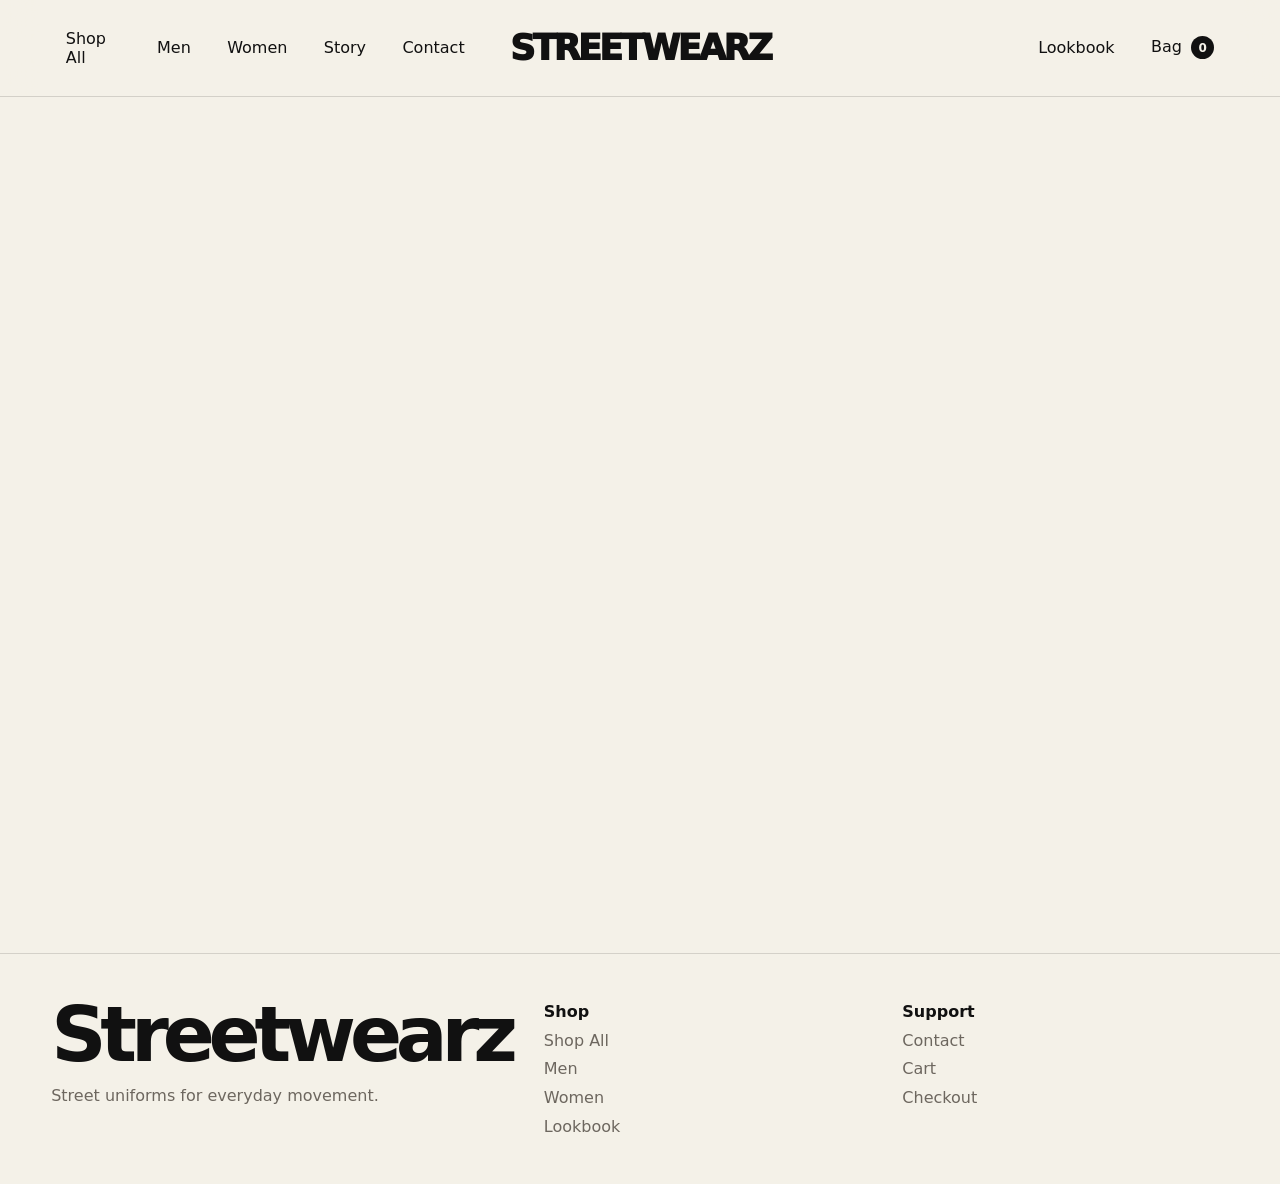
==== women.html @ 0425b29a "Add files via upload" ====
<!DOCTYPE html>
<html lang="en">
    <head>
        <meta charset="UTF-8"/>
        <meta name="viewport" content="width=device-width, initial-scale=1.0"/>
        <title>Streetwearz — Women</title>
        <link rel="stylesheet" href="assets/css/styles.css"/>
    </head>
    <body>
        <header class="site-header">
            <nav class="nav-left" aria-label="Primary navigation">
                <a href="shop.html">Shop All</a>
                <a href="men.html">Men</a>
                <a href="women.html">Women</a>
                <a href="about.html">Story</a>
                <a href="contact.html">Contact</a>
            </nav>
            <a href="index.html" class="brand" aria-label="Streetwearz home">Streetwearz</a>
            <div class="nav-right">
                <button class="mobile-toggle" data-mobile-toggle>Menu</button>
                <a href="lookbook.html">Lookbook</a>
                <a href="cart.html" class="cart-link">Bag <span class="cart-count" data-cart-count>0</span></a>
            </div>
        </header>
        <main>
            <section class="page-hero section-pad">
                <div class="eyebrow reveal">Women</div>
                <h1 class="page-title reveal">Cropped essentials, bombers, denim, skirts, and sharp street pieces.</h1>
            </section>
            <section class="section-pad">
                <div class="toolbar reveal">
                    <div class="filters">
                        <button class="filter-btn active" data-filter="all">All</button>
                        <button class="filter-btn" data-filter="tees">Tees</button>
                        <button class="filter-btn" data-filter="hoodies">Hoodies</button>
                        <button class="filter-btn" data-filter="pants">Pants</button>
                        <button class="filter-btn" data-filter="jackets">Jackets</button>
                        <button class="filter-btn" data-filter="denim">Denim</button>
                        <button class="filter-btn" data-filter="skirts">Skirts</button>
                    </div>
                    <select class="sort-select" data-sort>
                        <option value="featured">Sort: Featured</option>
                        <option value="price-low">Price: Low to High</option>
                        <option value="price-high">Price: High to Low</option>
                    </select>
                </div>
                <div class="product-grid" data-products data-category="women"></div>
            </section>
        </main>
        <footer class="site-footer">
            <div>
                <h2>Streetwearz</h2>
                <p class="form-note">Street uniforms for everyday movement.</p>
            </div>
            <div class="footer-col">
                <strong>Shop</strong>
                <a href="shop.html">Shop All</a>
                <a href="men.html">Men</a>
                <a href="women.html">Women</a>
                <a href="lookbook.html">Lookbook</a>
            </div>
            <div class="footer-col">
                <strong>Support</strong>
                <a href="contact.html">Contact</a>
                <a href="cart.html">Cart</a>
                <a href="checkout.html">Checkout</a>
---- assets/css/styles.css ----
:root{--bg:#f4f1e8;--ink:#111;--muted:#6d675f;--line:rgba(17,17,17,.14);--card:#fffaf0;--accent:#d8ff2f;--accent2:#ff6b35;--radius:30px;--pad:clamp(1rem,4vw,4rem);--font:Inter,ui-sans-serif,system-ui,-apple-system,BlinkMacSystemFont,"Segoe UI",sans-serif}*{box-sizing:border-box}html{scroll-behavior:smooth}body{margin:0;background:var(--bg);color:var(--ink);font-family:var(--font);overflow-x:hidden}a{color:inherit;text-decoration:none}button,input,select,textarea{font:inherit}::selection{background:var(--accent);color:var(--ink)}.site-header{position:sticky;top:0;z-index:1000;display:grid;grid-template-columns:1fr auto 1fr;align-items:center;gap:1rem;padding:1rem var(--pad);background:rgba(244,241,232,.88);backdrop-filter:blur(18px);border-bottom:1px solid var(--line)}.brand{font-size:clamp(1.4rem,3vw,2.2rem);font-weight:950;letter-spacing:-.08em;text-transform:uppercase}.nav-left,.nav-right{display:flex;align-items:center;gap:.45rem}.nav-right{justify-content:flex-end}.site-header a,.site-header button{border:1px solid transparent;background:transparent;color:var(--ink);padding:.65rem .85rem;border-radius:999px;cursor:pointer}.site-header a:hover,.site-header a.active,.site-header button:hover{border-color:var(--line);background:rgba(255,255,255,.45)}.cart-count{display:inline-flex;align-items:center;justify-content:center;min-width:1.45rem;height:1.45rem;margin-left:.25rem;border-radius:999px;background:var(--ink);color:var(--bg);font-size:.75rem;font-weight:900}.mobile-toggle{display:none}.section-pad{padding-left:var(--pad);padding-right:var(--pad)}.hero,.page-hero{padding-top:clamp(3rem,7vw,7rem);padding-bottom:clamp(3rem,7vw,7rem)}.hero{min-height:calc(100vh - 76px);display:grid;align-items:end;gap:3rem}.eyebrow{font-size:.78rem;text-transform:uppercase;letter-spacing:.16em;color:var(--muted);font-weight:900;margin-bottom:1rem}.hero-title,.page-title{margin:0;max-width:11ch;font-size:clamp(4rem,13vw,13rem);line-height:.82;letter-spacing:-.095em;font-weight:950}.page-title{max-width:12ch;font-size:clamp(3.5rem,10vw,10rem)}.hero-grid{display:grid;grid-template-columns:1.1fr .7fr;gap:clamp(2rem,6vw,6rem);align-items:end}.hero-copy{display:grid;gap:1.5rem;justify-items:start;color:var(--muted);font-size:clamp(1.05rem,1.4vw,1.3rem);line-height:1.55}.hero-panel{min-height:44vh;border-radius:var(--radius);background:radial-gradient(circle at 20% 20%,var(--accent),transparent 32%),radial-gradient(circle at 75% 40%,#111,transparent 26%),linear-gradient(135deg,#c7b89c,#f4f1e8);border:1px solid var(--line);display:flex;align-items:flex-end;padding:1.25rem}.hero-panel-card{background:rgba(244,241,232,.86);backdrop-filter:blur(18px);border:1px solid var(--line);border-radius:24px;padding:1rem;width:min(100%,28rem)}.hero-panel-card h2{margin:0 0 .5rem;font-size:clamp(1.5rem,4vw,3rem);letter-spacing:-.07em;line-height:.9}.hero-panel-card p{margin:0;color:var(--muted)}.marquee{overflow:hidden;border-top:1px solid var(--line);border-bottom:1px solid var(--line)}.marquee-track{display:flex;gap:2rem;white-space:nowrap;animation:marquee 22s linear infinite;padding:1rem 0}.marquee-track span{font-size:clamp(1.4rem,4vw,4rem);font-weight:950;letter-spacing:-.07em;text-transform:uppercase}@keyframes marquee{to{transform:translateX(-50%)}}.button{display:inline-flex;align-items:center;justify-content:center;min-height:3rem;padding:.9rem 1.15rem;border-radius:999px;border:1px solid var(--ink);background:transparent;color:var(--ink);font-weight:900;cursor:pointer;transition:.22s ease}.button:hover{transform:translateY(-3px);background:var(--accent)}.button-dark{background:var(--ink);color:var(--bg)}.button-dark:hover{color:var(--ink)}.button-wide{width:100%}.text-link{font-weight:950;border-bottom:2px solid currentColor}.section{padding-top:clamp(4rem,8vw,8rem);padding-bottom:clamp(4rem,8vw,8rem)}.section-header{display:flex;justify-content:space-between;gap:2rem;align-items:end;margin-bottom:2rem}.section-title{margin:0;max-width:12ch;font-size:clamp(2.4rem,7vw,7rem);line-height:.88;letter-spacing:-.085em;font-weight:950}.split{display:grid;grid-template-columns:.9fr 1fr;gap:clamp(2rem,6vw,6rem)}.copy-large{font-size:clamp(1.1rem,2vw,1.6rem);color:var(--muted);line-height:1.45}.copy-stack{display:grid;gap:1rem;color:var(--muted);line-height:1.6}.category-grid{display:grid;grid-template-columns:1fr 1fr;gap:1.2rem}.category-card{min-height:62vh;border:1px solid var(--line);border-radius:var(--radius);padding:1.5rem;display:flex;align-items:flex-end;transition:.25s ease;overflow:hidden}.category-card:hover{transform:translateY(-6px)}.category-card h3{margin:0;font-size:clamp(2.5rem,8vw,8rem);line-height:.82;letter-spacing:-.095em;text-transform:uppercase}.category-card p{color:var(--muted);max-width:25rem}.cat-men{background:radial-gradient(circle at 25% 25%,var(--accent),transparent 32%),linear-gradient(135deg,#111,#70695e);color:var(--bg)}.cat-men p{color:rgba(244,241,232,.74)}.cat-women{background:radial-gradient(circle at 80% 20%,var(--accent2),transparent 34%),linear-gradient(135deg,#efe3cd,#b4a78e)}.toolbar{display:flex;justify-content:space-between;gap:1rem;flex-wrap:wrap;margin-bottom:1.25rem}.filters{display:flex;gap:.5rem;flex-wrap:wrap}.filter-btn,.size-btn{border:1px solid var(--line);background:rgba(255,255,255,.35);padding:.65rem .85rem;border-radius:999px;cursor:pointer;font-weight:800}.filter-btn.active,.size-btn.active{background:var(--ink);color:var(--bg)}.sort-select{border:1px solid var(--line);background:rgba(255,255,255,.45);padding:.65rem .85rem;border-radius:999px}.product-grid{display:grid;grid-template-columns:repeat(4,1fr);gap:1rem}.product-card{border:1px solid var(--line);border-radius:var(--radius);background:var(--card);overflow:hidden;transition:.25s ease}.product-card:hover{transform:translateY(-6px)}.product-image{min-height:23rem;border-bottom:1px solid var(--line);display:flex;align-items:flex-end;padding:1rem}.product-tag{display:inline-flex;background:var(--accent);color:var(--ink);border-radius:999px;padding:.45rem .65rem;font-size:.75rem;font-weight:900;text-transform:uppercase}.product-content{padding:1rem;display:grid;gap:.65rem}.product-content h3{margin:0;font-size:1.3rem;letter-spacing:-.04em}.product-meta{display:flex;justify-content:space-between;gap:1rem;color:var(--muted)}.price{font-weight:950;color:var(--ink)}.p1{background:radial-gradient(circle at 30% 25%,#d8ff2f,transparent 30%),linear-gradient(135deg,#111,#56514a)}.p2{background:radial-gradient(circle at 75% 20%,#ff6b35,transparent 32%),linear-gradient(135deg,#e8dac2,#9b8e79)}.p3{background:radial-gradient(circle at 20% 80%,#90e0ef,transparent 32%),linear-gradient(135deg,#111,#81796d)}.p4{background:radial-gradient(circle at 60% 30%,#ffb703,transparent 32%),linear-gradient(135deg,#f4f1e8,#887967)}.p5{background:radial-gradient(circle at 25% 35%,#d8ff2f,transparent 28%),linear-gradient(135deg,#6c584c,#f4f1e8)}.p6{background:radial-gradient(circle at 75% 60%,#bde0fe,transparent 30%),linear-gradient(135deg,#111,#4f4a43)}.p7{background:radial-gradient(circle at 35% 30%,#ffafcc,transparent 30%),linear-gradient(135deg,#f4f1e8,#85776a)}.p8{background:radial-gradient(circle at 70% 25%,#d8ff2f,transparent 30%),linear-gradient(135deg,#222,#b59d82)}.product-detail{display:grid;grid-template-columns:1fr .8fr;gap:2rem;align-items:start}.detail-image{min-height:75vh;border-radius:var(--radius);border:1px solid var(--line)}.detail-panel{position:sticky;top:6rem;display:grid;gap:1.25rem}.detail-panel h1{margin:0;font-size:clamp(3rem,7vw,7rem);line-height:.86;letter-spacing:-.085em}.detail-panel p{color:var(--muted);line-height:1.6}.size-row{display:flex;gap:.5rem;flex-wrap:wrap}.accordion{border-top:1px solid var(--line)}.accordion-item{border-bottom:1px solid var(--line)}.accordion-trigger{width:100%;border:0;background:transparent;padding:1rem 0;display:flex;justify-content:space-between;cursor:pointer;font-weight:950}.accordion-content{display:none;padding:0 0 1rem;color:var(--muted);line-height:1.55}.accordion-item.open .accordion-content{display:block}.cart-layout,.checkout-layout{display:grid;grid-template-columns:1fr .45fr;gap:1.25rem;align-items:start}.cart-list,.summary-card,.checkout-form,.info-card{border:1px solid var(--line);border-radius:var(--radius);background:var(--card);padding:1rem}.cart-item{display:grid;grid-template-columns:6rem 1fr auto;gap:1rem;padding:1rem 0;border-bottom:1px solid var(--line);align-items:center}.cart-item:last-child{border-bottom:0}.cart-thumb{height:6rem;border-radius:18px}.cart-item h3{margin:0 0 .4rem}.qty-controls{display:inline-flex;border:1px solid var(--line);border-radius:999px;overflow:hidden}.qty-controls button{border:0;background:transparent;padding:.45rem .7rem;cursor:pointer}.qty-controls span{padding:.45rem .65rem;min-width:2.3rem;text-align:center}.remove-btn{border:0;background:transparent;color:var(--muted);cursor:pointer;text-decoration:underline}.summary-row{display:flex;justify-content:space-between;padding:.8rem 0;border-bottom:1px solid var(--line)}.summary-row.total{font-size:1.2rem;font-weight:950;border-bottom:0}.form-grid{display:grid;gap:1rem}.two-col{display:grid;grid-template-columns:1fr 1fr;gap:1rem}label{display:grid;gap:.45rem;font-weight:850}input,select,textarea{width:100%;border:1px solid var(--line);border-radius:16px;padding:.9rem 1rem;background:rgba(255,255,255,.45);color:var(--ink);outline:none}input:focus,select:focus,textarea:focus{border-color:var(--ink)}.form-note{color:var(--muted);line-height:1.5}.story-card,.newsletter{border-radius:var(--radius);background:var(--accent);padding:clamp(2rem,6vw,6rem);display:grid;gap:1rem;justify-items:start}.story-card h2,.newsletter h2{max-width:10ch;margin:0;font-size:clamp(3rem,8vw,8rem);line-height:.82;letter-spacing:-.09em}.newsletter-form{display:flex;gap:.5rem;width:min(100%,34rem)}.site-footer{border-top:1px solid var(--line);padding:3rem var(--pad);display:grid;grid-template-columns:1fr 1fr 1fr;gap:2rem}.site-footer h2{margin:0;font-size:clamp(2.5rem,6vw,6rem);line-height:.85;letter-spacing:-.08em}.footer-col{display:grid;gap:.6rem;align-content:start}.footer-col a,.footer-col p{color:var(--muted);margin:0}.toast{position:fixed;right:1rem;bottom:1rem;z-index:2000;background:var(--ink);color:var(--bg);padding:.9rem 1rem;border-radius:999px;opacity:0;transform:translateY(16px);pointer-events:none;transition:.25s ease}.toast.show{opacity:1;transform:translateY(0)}.reveal{opacity:0;transform:translateY(22px);transition:opacity .7s ease,transform .7s ease}.reveal.is-visible{opacity:1;transform:translateY(0)}@media(max-width:980px){.site-header{grid-template-columns:auto 1fr auto}.brand{grid-column:2;text-align:center}.mobile-toggle{display:inline-flex;border-color:var(--line)!important}.nav-left{display:none;position:fixed;top:4.8rem;left:1rem;right:1rem;background:var(--bg);border:1px solid var(--line);border-radius:24px;padding:1rem;flex-direction:column;align-items:stretch}.nav-left.open{display:flex}.nav-left a{text-align:center}.nav-right a:not(.cart-link),.nav-right button:not(.mobile-toggle){display:none}.hero-grid,.split,.product-detail,.cart-layout,.checkout-layout{grid-template-columns:1fr}.detail-panel{position:static}.product-grid{grid-template-columns:repeat(2,1fr)}.category-grid,.site-footer{grid-template-columns:1fr}}@media(max-width:640px){.hero-title,.page-title{font-size:clamp(3.2rem,18vw,6rem)}.product-grid{grid-template-columns:1fr}.two-col,.newsletter-form{grid-template-columns:1fr;display:grid}.cart-item{grid-template-columns:5rem 1fr}.cart-item>.price{grid-column:2}.product-image{min-height:18rem}.category-card{min-height:42vh}}
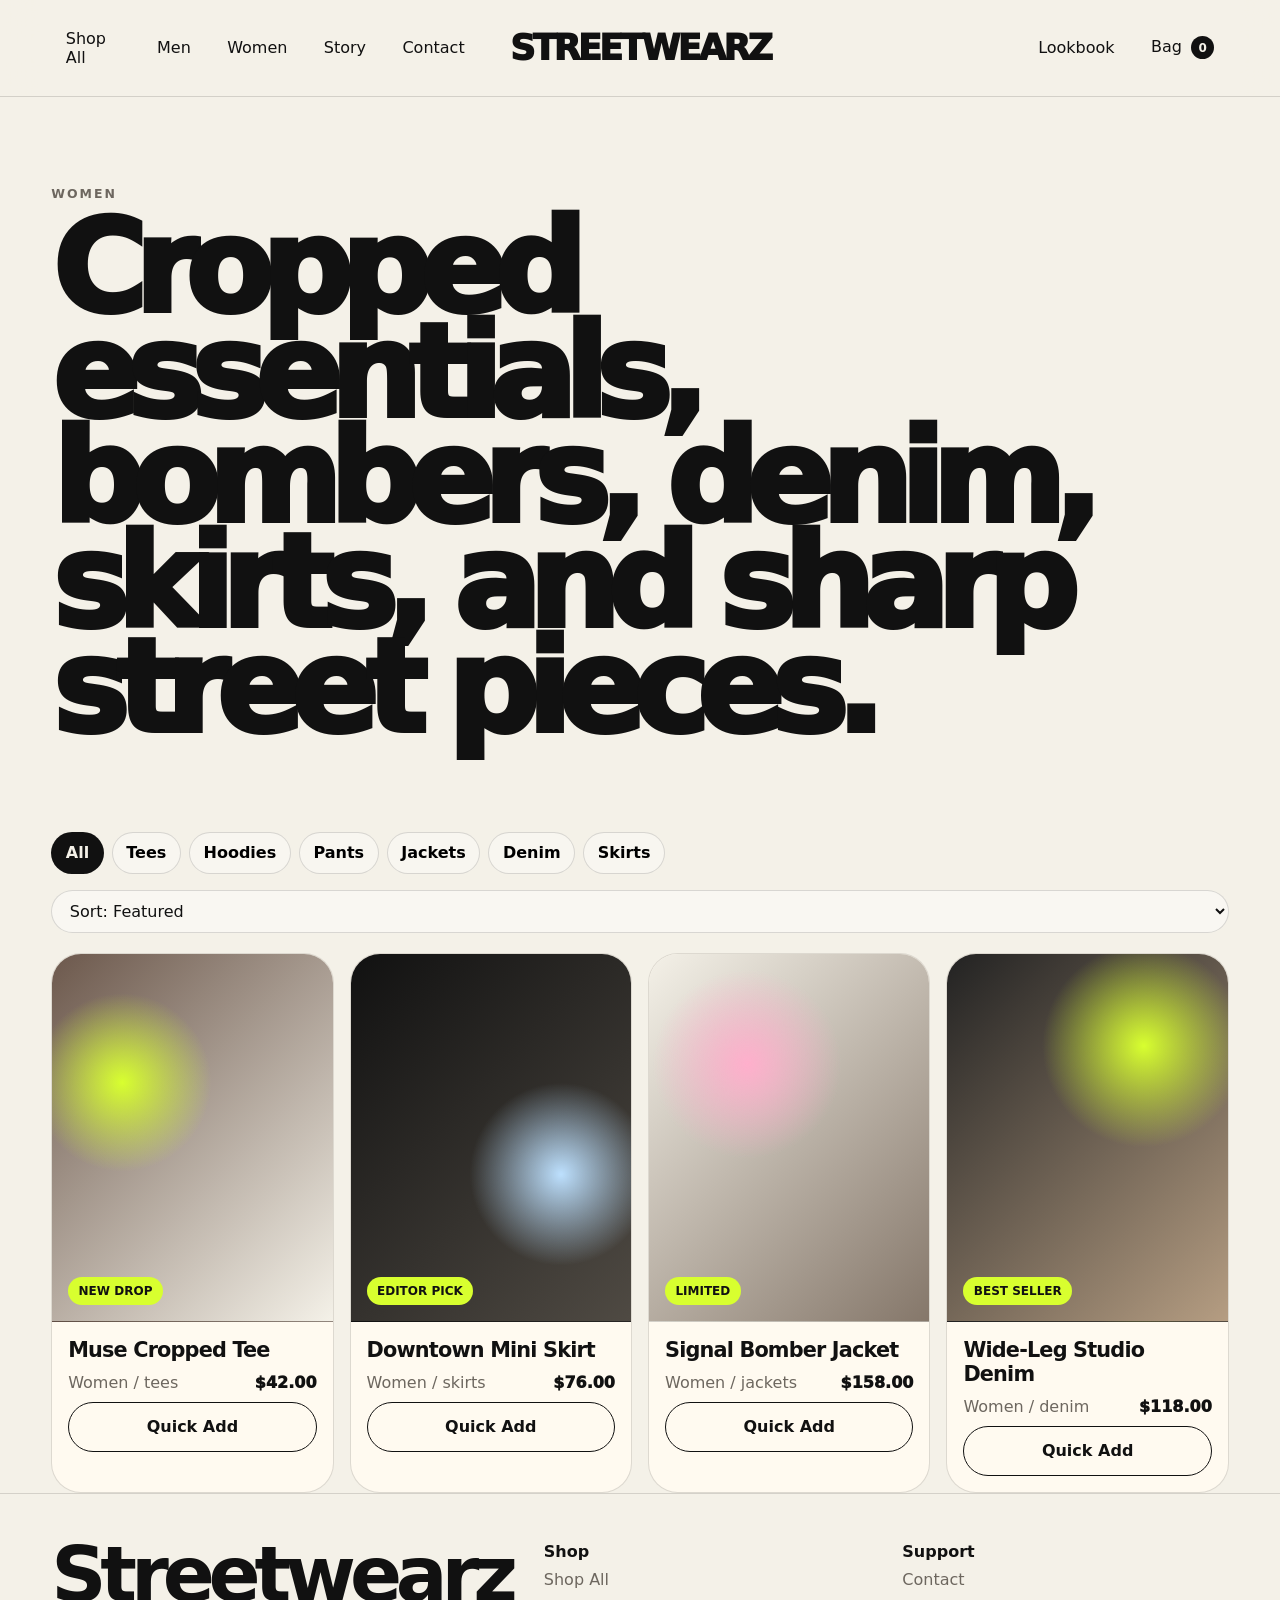
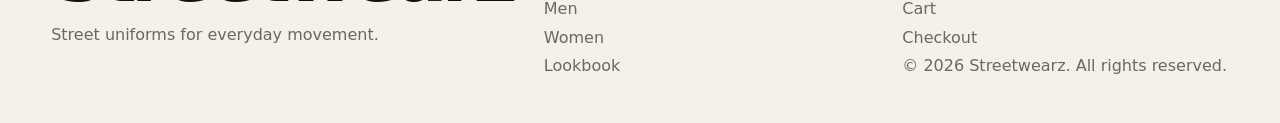
==== commit 1fa7e1b6: "Update footer with copyright and script Added copyright notice and script reference to footer." ====
--- a/women.html
+++ b/women.html
@@ -63,4 +63,10 @@
                 <strong>Support</strong>
                 <a href="contact.html">Contact</a>
                 <a href="cart.html">Cart</a>
-                <a href="checkout.html">Checkout</a>+                <a href="checkout.html">Checkout</a>
+                <p>© 2026 Streetwearz. All rights reserved.</p>
+            </div>
+        </footer>
+        <script src="assets/js/app.js"></script>
+    </body>
+</html>
